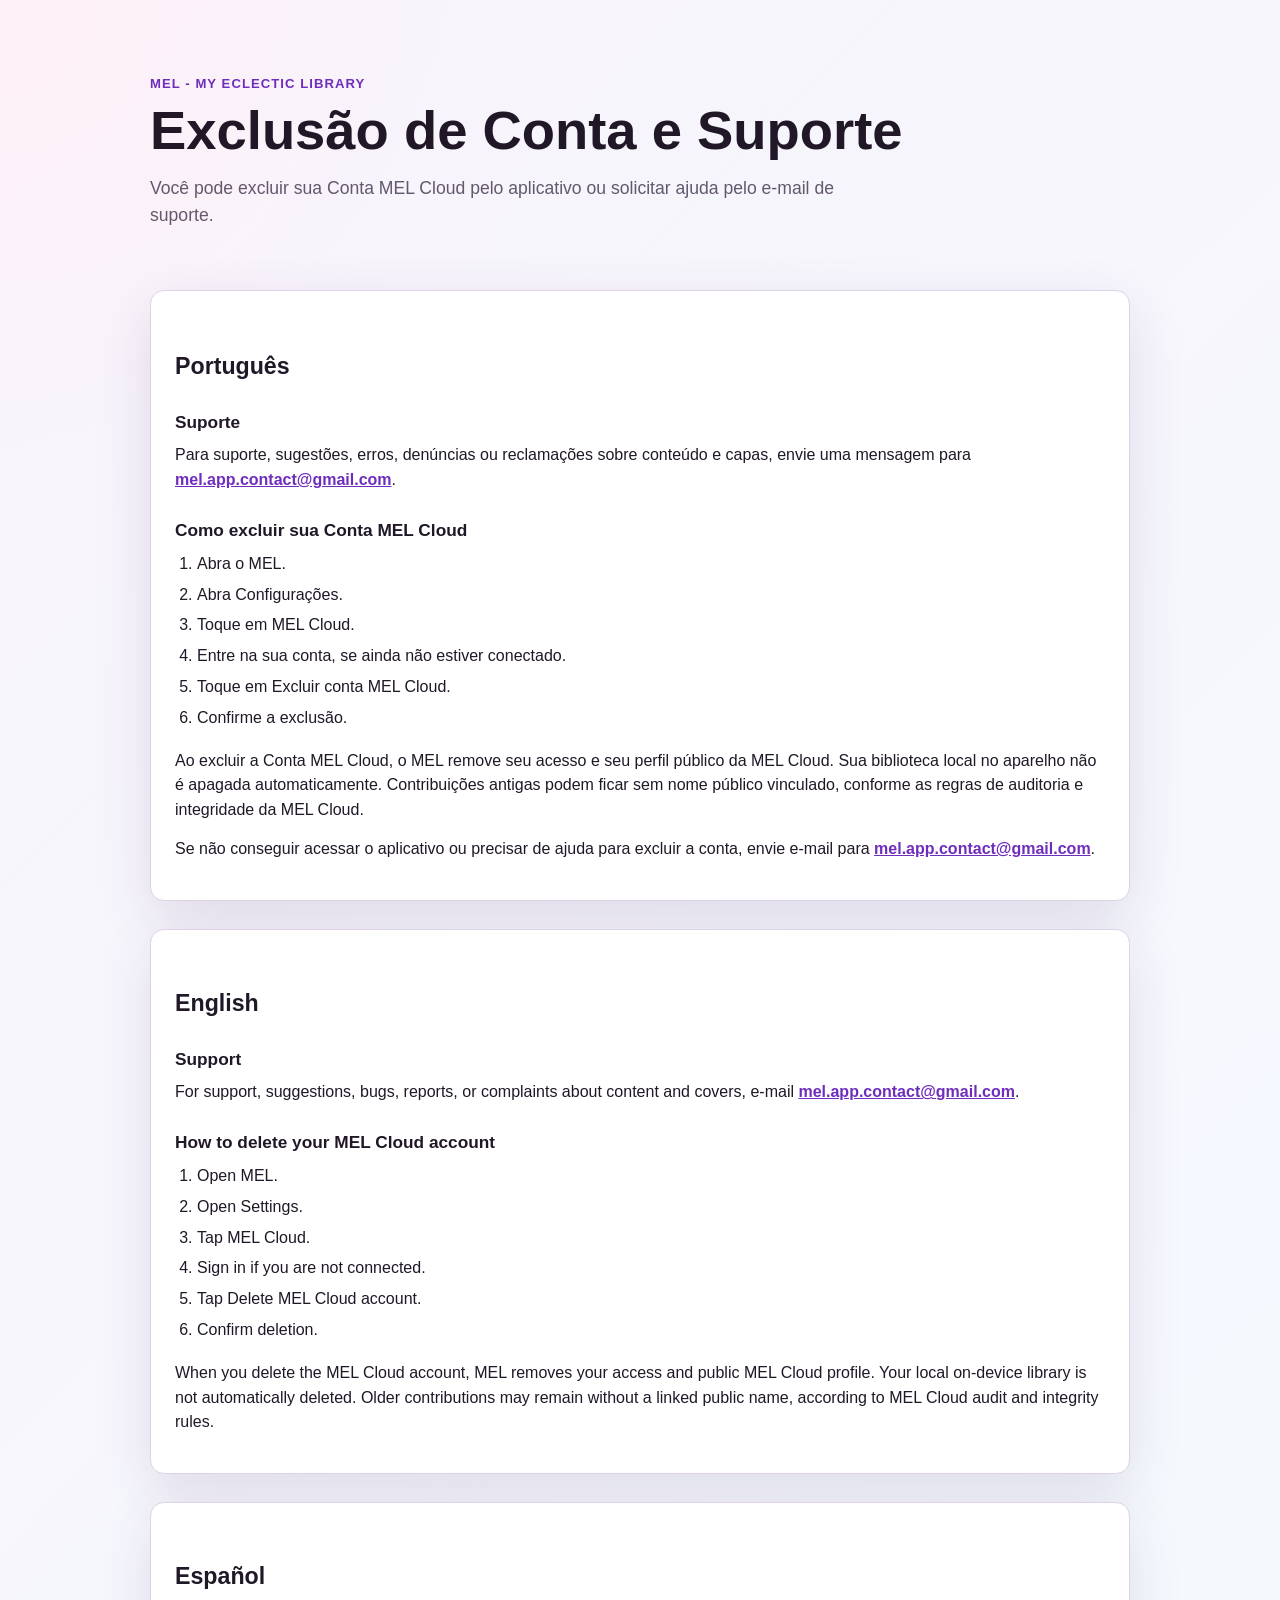
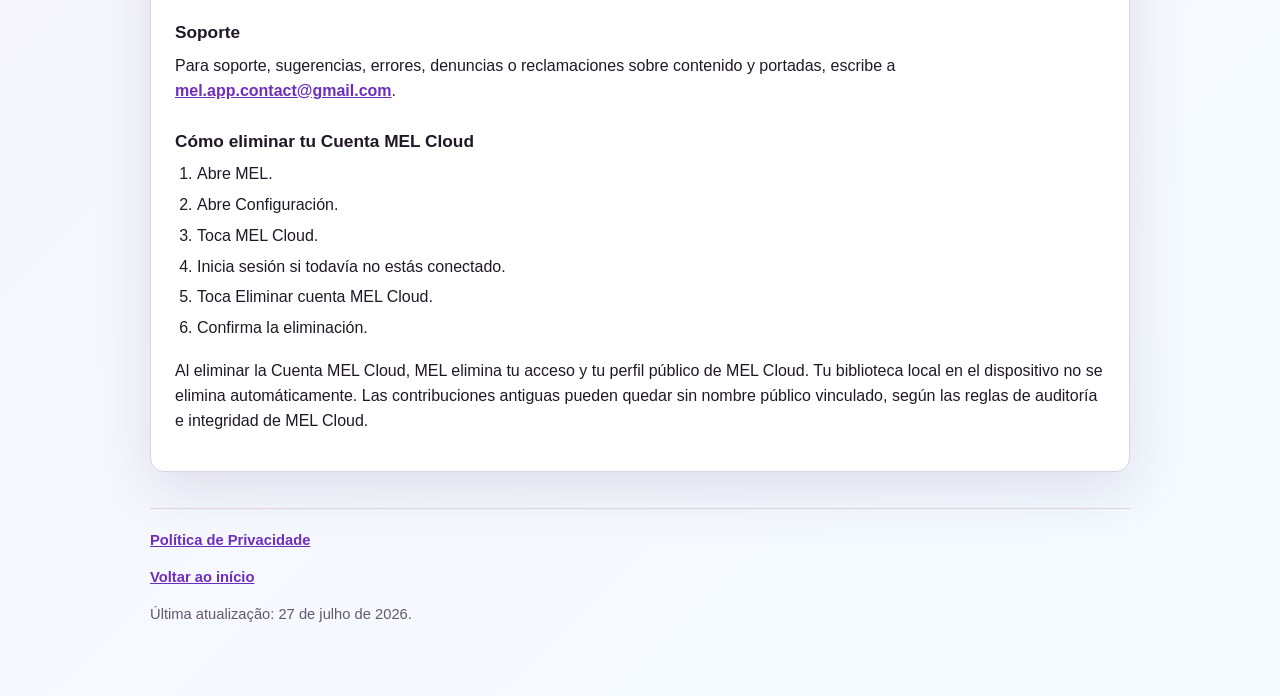
==== account-deletion.html @ c4367a1d "Publish MEL public policy pages" ====
<!doctype html>
<html lang="pt-BR">
  <head>
    <meta charset="utf-8" />
    <meta name="viewport" content="width=device-width, initial-scale=1" />
    <title>Exclusão de Conta e Suporte - MEL</title>
    <meta
      name="description"
      content="Como solicitar suporte ou excluir sua Conta MEL Cloud."
    />
    <link rel="stylesheet" href="styles.css" />
  </head>
  <body>
    <main class="shell">
      <section class="hero">
        <p class="eyebrow">MEL - My Eclectic Library</p>
        <h1>Exclusão de Conta e Suporte</h1>
        <p class="lead">
          Você pode excluir sua Conta MEL Cloud pelo aplicativo ou solicitar
          ajuda pelo e-mail de suporte.
        </p>
      </section>

      <section class="card">
        <h2>Português</h2>
        <h3>Suporte</h3>
        <p>
          Para suporte, sugestões, erros, denúncias ou reclamações sobre
          conteúdo e capas, envie uma mensagem para
          <a href="mailto:mel.app.contact@gmail.com">mel.app.contact@gmail.com</a>.
        </p>

        <h3>Como excluir sua Conta MEL Cloud</h3>
        <ol>
          <li>Abra o MEL.</li>
          <li>Abra Configurações.</li>
          <li>Toque em MEL Cloud.</li>
          <li>Entre na sua conta, se ainda não estiver conectado.</li>
          <li>Toque em Excluir conta MEL Cloud.</li>
          <li>Confirme a exclusão.</li>
        </ol>
        <p>
          Ao excluir a Conta MEL Cloud, o MEL remove seu acesso e seu perfil
          público da MEL Cloud. Sua biblioteca local no aparelho não é apagada
          automaticamente. Contribuições antigas podem ficar sem nome público
          vinculado, conforme as regras de auditoria e integridade da MEL Cloud.
        </p>
        <p>
          Se não conseguir acessar o aplicativo ou precisar de ajuda para
          excluir a conta, envie e-mail para
          <a href="mailto:mel.app.contact@gmail.com">mel.app.contact@gmail.com</a>.
        </p>
      </section>

      <section class="card language-block" lang="en">
        <h2>English</h2>
        <h3>Support</h3>
        <p>
          For support, suggestions, bugs, reports, or complaints about content
          and covers, e-mail
          <a href="mailto:mel.app.contact@gmail.com">mel.app.contact@gmail.com</a>.
        </p>

        <h3>How to delete your MEL Cloud account</h3>
        <ol>
          <li>Open MEL.</li>
          <li>Open Settings.</li>
          <li>Tap MEL Cloud.</li>
          <li>Sign in if you are not connected.</li>
          <li>Tap Delete MEL Cloud account.</li>
          <li>Confirm deletion.</li>
        </ol>
        <p>
          When you delete the MEL Cloud account, MEL removes your access and
          public MEL Cloud profile. Your local on-device library is not
          automatically deleted. Older contributions may remain without a linked
          public name, according to MEL Cloud audit and integrity rules.
        </p>
      </section>

      <section class="card language-block" lang="es">
        <h2>Español</h2>
        <h3>Soporte</h3>
        <p>
          Para soporte, sugerencias, errores, denuncias o reclamaciones sobre
          contenido y portadas, escribe a
          <a href="mailto:mel.app.contact@gmail.com">mel.app.contact@gmail.com</a>.
        </p>

        <h3>Cómo eliminar tu Cuenta MEL Cloud</h3>
        <ol>
          <li>Abre MEL.</li>
          <li>Abre Configuración.</li>
          <li>Toca MEL Cloud.</li>
          <li>Inicia sesión si todavía no estás conectado.</li>
          <li>Toca Eliminar cuenta MEL Cloud.</li>
          <li>Confirma la eliminación.</li>
        </ol>
        <p>
          Al eliminar la Cuenta MEL Cloud, MEL elimina tu acceso y tu perfil
          público de MEL Cloud. Tu biblioteca local en el dispositivo no se
          elimina automáticamente. Las contribuciones antiguas pueden quedar sin
          nombre público vinculado, según las reglas de auditoría e integridad
          de MEL Cloud.
        </p>
      </section>

      <footer class="footer">
        <p><a href="privacy.html">Política de Privacidade</a></p>
        <p><a href="index.html">Voltar ao início</a></p>
        <p>Última atualização: 27 de julho de 2026.</p>
      </footer>
    </main>
  </body>
</html>
---- styles.css ----
:root {
  color-scheme: light;
  --bg: #f8f3fb;
  --surface: #ffffff;
  --text: #211827;
  --muted: #63586c;
  --line: #ded2e8;
  --primary: #9b5cf6;
  --primary-dark: #6f2dbd;
}

* {
  box-sizing: border-box;
}

body {
  margin: 0;
  background: radial-gradient(circle at top left, #fff0f7, transparent 28rem),
    linear-gradient(135deg, #f8f3fb, #f4fbff);
  color: var(--text);
  font-family: Arial, Helvetica, sans-serif;
  line-height: 1.55;
}

.shell {
  width: min(980px, calc(100% - 32px));
  margin: 0 auto;
  padding: 32px 0 56px;
}

.hero {
  padding: 42px 0 28px;
}

.eyebrow {
  color: var(--primary-dark);
  font-size: 0.82rem;
  font-weight: 700;
  letter-spacing: 0.08em;
  margin: 0 0 8px;
  text-transform: uppercase;
}

h1 {
  font-size: clamp(2rem, 5vw, 3.4rem);
  line-height: 1.08;
  margin: 0 0 14px;
}

h2 {
  font-size: 1.45rem;
  margin: 34px 0 12px;
}

h3 {
  font-size: 1.08rem;
  margin: 24px 0 8px;
}

p {
  margin: 0 0 14px;
}

a {
  color: var(--primary-dark);
  font-weight: 700;
}

.lead {
  color: var(--muted);
  font-size: 1.1rem;
  max-width: 720px;
}

.card {
  background: var(--surface);
  border: 1px solid var(--line);
  border-radius: 14px;
  box-shadow: 0 18px 55px rgba(65, 35, 92, 0.12);
  margin: 18px 0;
  padding: 24px;
}

.grid {
  display: grid;
  gap: 16px;
  grid-template-columns: repeat(auto-fit, minmax(240px, 1fr));
}

.button-row {
  display: flex;
  flex-wrap: wrap;
  gap: 12px;
  margin-top: 22px;
}

.button {
  align-items: center;
  background: var(--primary);
  border-radius: 999px;
  color: #ffffff;
  display: inline-flex;
  min-height: 44px;
  padding: 0 20px;
  text-decoration: none;
}

.button.secondary {
  background: transparent;
  border: 1px solid var(--primary);
  color: var(--primary-dark);
}

.language-block {
  border-top: 1px solid var(--line);
  margin-top: 28px;
  padding-top: 22px;
}

ul,
ol {
  margin: 8px 0 18px 22px;
  padding: 0;
}

li {
  margin: 6px 0;
}

.footer {
  border-top: 1px solid var(--line);
  color: var(--muted);
  font-size: 0.92rem;
  margin-top: 36px;
  padding-top: 20px;
}

@media (max-width: 560px) {
  .shell {
    width: min(100% - 24px, 980px);
    padding-top: 18px;
  }

  .hero {
    padding-top: 26px;
  }

  .card {
    padding: 18px;
  }
}
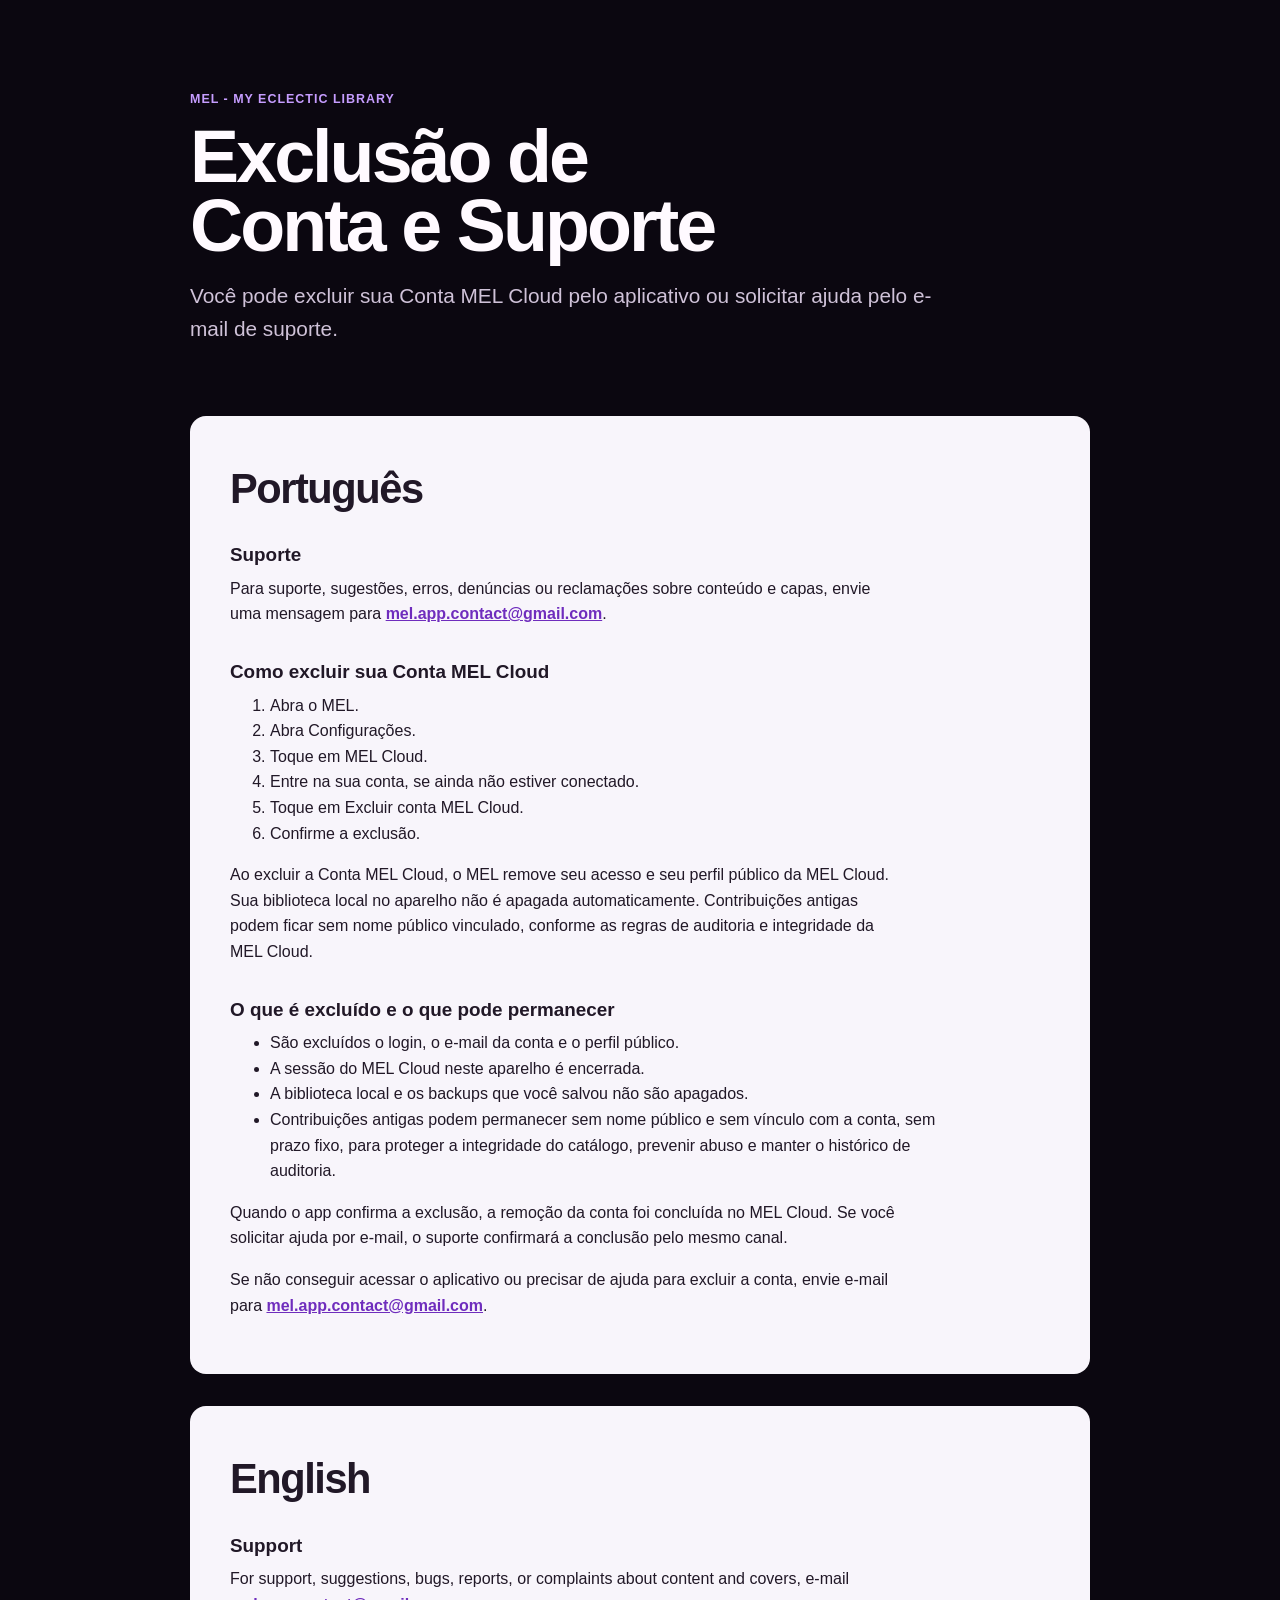
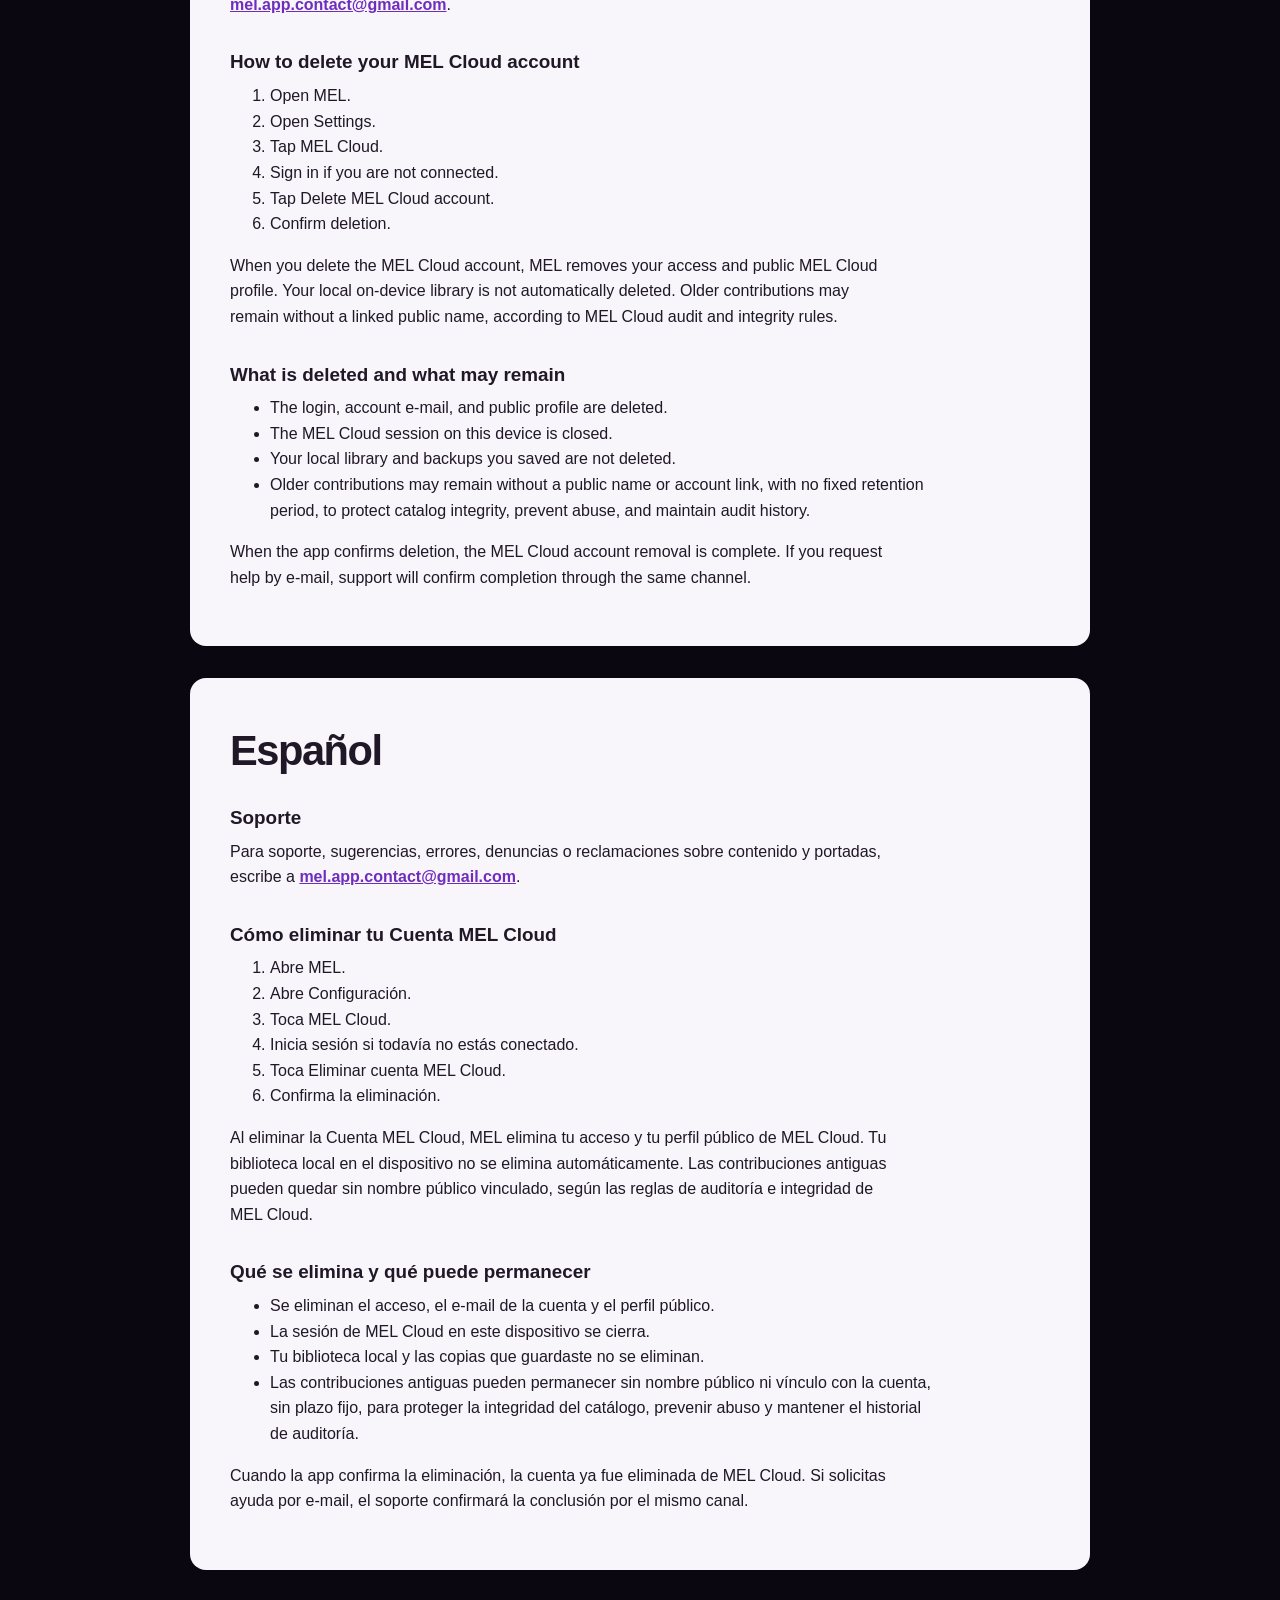
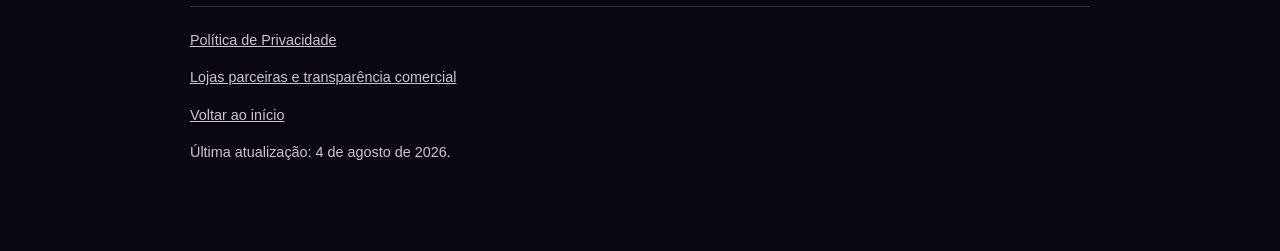
==== commit 5a049cfb: "Publish MEL launch and partner pages" ====
--- a/account-deletion.html
+++ b/account-deletion.html
@@ -45,6 +45,22 @@
           automaticamente. Contribuições antigas podem ficar sem nome público
           vinculado, conforme as regras de auditoria e integridade da MEL Cloud.
         </p>
+        <h3>O que é excluído e o que pode permanecer</h3>
+        <ul>
+          <li>São excluídos o login, o e-mail da conta e o perfil público.</li>
+          <li>A sessão do MEL Cloud neste aparelho é encerrada.</li>
+          <li>A biblioteca local e os backups que você salvou não são apagados.</li>
+          <li>
+            Contribuições antigas podem permanecer sem nome público e sem vínculo
+            com a conta, sem prazo fixo, para proteger a integridade do catálogo,
+            prevenir abuso e manter o histórico de auditoria.
+          </li>
+        </ul>
+        <p>
+          Quando o app confirma a exclusão, a remoção da conta foi concluída no
+          MEL Cloud. Se você solicitar ajuda por e-mail, o suporte confirmará a
+          conclusão pelo mesmo canal.
+        </p>
         <p>
           Se não conseguir acessar o aplicativo ou precisar de ajuda para
           excluir a conta, envie e-mail para
@@ -76,6 +92,22 @@
           automatically deleted. Older contributions may remain without a linked
           public name, according to MEL Cloud audit and integrity rules.
         </p>
+        <h3>What is deleted and what may remain</h3>
+        <ul>
+          <li>The login, account e-mail, and public profile are deleted.</li>
+          <li>The MEL Cloud session on this device is closed.</li>
+          <li>Your local library and backups you saved are not deleted.</li>
+          <li>
+            Older contributions may remain without a public name or account
+            link, with no fixed retention period, to protect catalog integrity,
+            prevent abuse, and maintain audit history.
+          </li>
+        </ul>
+        <p>
+          When the app confirms deletion, the MEL Cloud account removal is
+          complete. If you request help by e-mail, support will confirm completion
+          through the same channel.
+        </p>
       </section>
 
       <section class="card language-block" lang="es">
@@ -103,12 +135,29 @@
           nombre público vinculado, según las reglas de auditoría e integridad
           de MEL Cloud.
         </p>
+        <h3>Qué se elimina y qué puede permanecer</h3>
+        <ul>
+          <li>Se eliminan el acceso, el e-mail de la cuenta y el perfil público.</li>
+          <li>La sesión de MEL Cloud en este dispositivo se cierra.</li>
+          <li>Tu biblioteca local y las copias que guardaste no se eliminan.</li>
+          <li>
+            Las contribuciones antiguas pueden permanecer sin nombre público ni
+            vínculo con la cuenta, sin plazo fijo, para proteger la integridad
+            del catálogo, prevenir abuso y mantener el historial de auditoría.
+          </li>
+        </ul>
+        <p>
+          Cuando la app confirma la eliminación, la cuenta ya fue eliminada de
+          MEL Cloud. Si solicitas ayuda por e-mail, el soporte confirmará la
+          conclusión por el mismo canal.
+        </p>
       </section>
 
       <footer class="footer">
         <p><a href="privacy.html">Política de Privacidade</a></p>
+        <p><a href="partners.html">Lojas parceiras e transparência comercial</a></p>
         <p><a href="index.html">Voltar ao início</a></p>
-        <p>Última atualização: 27 de julho de 2026.</p>
+        <p>Última atualização: 4 de agosto de 2026.</p>
       </footer>
     </main>
   </body>
--- a/styles.css
+++ b/styles.css
@@ -1,151 +1,1417 @@
 :root {
-  color-scheme: light;
-  --bg: #f8f3fb;
-  --surface: #ffffff;
-  --text: #211827;
-  --muted: #63586c;
-  --line: #ded2e8;
-  --primary: #9b5cf6;
-  --primary-dark: #6f2dbd;
+  color-scheme: dark;
+  --ink: #0b0710;
+  --ink-soft: #160b24;
+  --surface: #1d1228;
+  --surface-raised: #281936;
+  --surface-light: #f8f5fb;
+  --text: #fffaff;
+  --text-muted: #cfc2d8;
+  --text-dark: #211827;
+  --text-dark-muted: #63586c;
+  --line: rgba(255, 255, 255, 0.16);
+  --line-dark: #ded2e8;
+  --purple: #9c63f4;
+  --purple-deep: #6f2dbd;
+  --magenta: #ed2a8d;
+  --orange: #ff8a1f;
+  --teal: #00bfae;
+  --focus: #ffcf66;
+  --radius-sm: 12px;
+  --radius-md: 16px;
+  --radius-lg: 28px;
+  --shadow-phone: 18px 28px 70px rgba(0, 0, 0, 0.48);
+  --shadow-lift: 10px 16px 36px rgba(0, 0, 0, 0.3);
+  --ease-out: cubic-bezier(0.16, 1, 0.3, 1);
 }
 
 * {
   box-sizing: border-box;
 }
 
+html {
+  scroll-behavior: smooth;
+}
+
 body {
   margin: 0;
-  background: radial-gradient(circle at top left, #fff0f7, transparent 28rem),
-    linear-gradient(135deg, #f8f3fb, #f4fbff);
+  overflow-x: hidden;
+  background: var(--ink);
   color: var(--text);
-  font-family: Arial, Helvetica, sans-serif;
+  font-family: "Segoe UI", Roboto, Helvetica, Arial, sans-serif;
+  font-size: 1rem;
+  line-height: 1.6;
+  -webkit-font-smoothing: antialiased;
+}
+
+img {
+  display: block;
+  max-width: 100%;
+}
+
+a {
+  color: inherit;
+}
+
+p,
+ul,
+ol {
+  margin-top: 0;
+}
+
+h1,
+h2,
+h3 {
+  margin-top: 0;
+  text-wrap: balance;
+}
+
+h1 {
+  font-size: clamp(3.1rem, 8vw, 6rem);
+  font-weight: 800;
+  letter-spacing: -0.04em;
+  line-height: 0.94;
+}
+
+h2 {
+  font-size: clamp(2rem, 5vw, 3.8rem);
+  font-weight: 760;
+  letter-spacing: -0.035em;
+  line-height: 1.02;
+}
+
+h3 {
+  font-size: clamp(1.35rem, 2.4vw, 2rem);
+  line-height: 1.15;
+}
+
+.skip-link {
+  position: fixed;
+  top: 10px;
+  left: 10px;
+  z-index: 100;
+  transform: translateY(-150%);
+  border-radius: 8px;
+  background: var(--focus);
+  color: #1b1200;
+  font-weight: 800;
+  padding: 10px 14px;
+}
+
+.skip-link:focus {
+  transform: translateY(0);
+}
+
+:focus-visible {
+  outline: 3px solid var(--focus);
+  outline-offset: 4px;
+}
+
+.site-header {
+  position: relative;
+  z-index: 20;
+  border-bottom: 1px solid var(--line);
+  background: rgba(11, 7, 16, 0.94);
+}
+
+.site-header__inner,
+.site-footer,
+.hero,
+.format-strip,
+.journey,
+.themes,
+.privacy-split,
+.partners-preview,
+.faq,
+.contact,
+.legal-main {
+  width: min(1180px, calc(100% - 40px));
+  margin-inline: auto;
+}
+
+.site-header__inner {
+  min-height: 78px;
+  display: flex;
+  align-items: center;
+  justify-content: space-between;
+  gap: 28px;
+}
+
+.brand {
+  display: inline-flex;
+  align-items: center;
+  gap: 12px;
+  text-decoration: none;
+}
+
+.brand img {
+  border-radius: 10px;
+}
+
+.brand span {
+  display: grid;
+  line-height: 1.05;
+}
+
+.brand strong {
+  font-size: 1.05rem;
+  letter-spacing: 0.08em;
+}
+
+.brand small {
+  margin-top: 5px;
+  color: var(--text-muted);
+  font-size: 0.73rem;
+}
+
+.site-nav {
+  display: flex;
+  align-items: center;
+  gap: clamp(16px, 3vw, 32px);
+}
+
+.site-nav a {
+  min-height: 48px;
+  display: inline-flex;
+  align-items: center;
+  color: var(--text-muted);
+  font-size: 0.9rem;
+  font-weight: 700;
+  text-decoration: none;
+}
+
+.site-nav a:hover,
+.site-nav a[aria-current="page"] {
+  color: var(--text);
+}
+
+.home-hero {
+  position: relative;
+  min-height: 750px;
+  display: grid;
+  grid-template-columns: minmax(0, 1.1fr) minmax(330px, 0.8fr);
+  align-items: center;
+  gap: clamp(40px, 7vw, 110px);
+  padding-block: clamp(72px, 10vw, 128px);
+}
+
+.home-hero::before {
+  content: "";
+  position: absolute;
+  inset: 0 46% 0 calc(50% - 50vw);
+  z-index: -2;
+  background:
+    linear-gradient(90deg, rgba(11, 7, 16, 0.15), var(--ink) 92%),
+    url("assets/mel-feature-graphic-1024x500-wide.png") center / cover no-repeat;
+  filter: saturate(0.75);
+  opacity: 0.34;
+}
+
+.hero__glow {
+  position: absolute;
+  top: 7%;
+  right: -24vw;
+  z-index: -1;
+  width: 66vw;
+  height: 66vw;
+  max-width: 870px;
+  max-height: 870px;
+  border-radius: 50%;
+  background: conic-gradient(from 220deg, var(--purple), var(--magenta), var(--orange), var(--teal), var(--purple));
+  opacity: 0.2;
+  filter: blur(80px);
+}
+
+.hero__content {
+  position: relative;
+  z-index: 2;
+}
+
+.status {
+  width: fit-content;
+  display: inline-flex;
+  align-items: center;
+  gap: 9px;
+  margin-bottom: 28px;
+  border: 1px solid rgba(255, 255, 255, 0.22);
+  border-radius: 999px;
+  background: rgba(255, 255, 255, 0.07);
+  color: #ede3f4;
+  font-size: 0.82rem;
+  font-weight: 750;
+  padding: 8px 13px;
+}
+
+.status span {
+  width: 8px;
+  height: 8px;
+  border-radius: 50%;
+  background: var(--orange);
+  box-shadow: 2px 3px 9px rgba(255, 138, 31, 0.55);
+}
+
+.home-hero h1 {
+  max-width: 760px;
+  margin-bottom: 26px;
+}
+
+.home-hero h1 em {
+  display: block;
+  margin-top: 0.16em;
+  color: #cba9ff;
+  font-size: 0.52em;
+  font-style: normal;
+  line-height: 1.08;
+}
+
+.lead {
+  max-width: 66ch;
+  color: var(--text-muted);
+  font-size: clamp(1.08rem, 1.7vw, 1.3rem);
   line-height: 1.55;
-}
-
-.shell {
-  width: min(980px, calc(100% - 32px));
-  margin: 0 auto;
-  padding: 32px 0 56px;
-}
-
-.hero {
-  padding: 42px 0 28px;
-}
-
-.eyebrow {
-  color: var(--primary-dark);
-  font-size: 0.82rem;
-  font-weight: 700;
-  letter-spacing: 0.08em;
-  margin: 0 0 8px;
-  text-transform: uppercase;
-}
-
-h1 {
-  font-size: clamp(2rem, 5vw, 3.4rem);
-  line-height: 1.08;
-  margin: 0 0 14px;
-}
-
-h2 {
-  font-size: 1.45rem;
-  margin: 34px 0 12px;
-}
-
-h3 {
-  font-size: 1.08rem;
-  margin: 24px 0 8px;
-}
-
-p {
-  margin: 0 0 14px;
-}
-
-a {
-  color: var(--primary-dark);
-  font-weight: 700;
-}
-
-.lead {
-  color: var(--muted);
-  font-size: 1.1rem;
-  max-width: 720px;
-}
-
-.card {
-  background: var(--surface);
-  border: 1px solid var(--line);
-  border-radius: 14px;
-  box-shadow: 0 18px 55px rgba(65, 35, 92, 0.12);
-  margin: 18px 0;
-  padding: 24px;
-}
-
-.grid {
-  display: grid;
-  gap: 16px;
-  grid-template-columns: repeat(auto-fit, minmax(240px, 1fr));
 }
 
 .button-row {
   display: flex;
   flex-wrap: wrap;
   gap: 12px;
-  margin-top: 22px;
+  margin-top: 32px;
 }
 
 .button {
+  min-height: 50px;
+  display: inline-flex;
   align-items: center;
-  background: var(--primary);
+  justify-content: center;
+  border: 1px solid transparent;
   border-radius: 999px;
+  background: var(--purple);
+  box-shadow: 4px 7px 18px rgba(111, 45, 189, 0.32);
+  color: #12091c;
+  font-weight: 850;
+  line-height: 1.2;
+  padding: 12px 22px;
+  text-align: center;
+  text-decoration: none;
+  transition: transform 180ms var(--ease-out), box-shadow 180ms var(--ease-out), background-color 180ms ease;
+}
+
+.button:hover {
+  transform: translateY(-2px);
+  box-shadow: 7px 11px 24px rgba(111, 45, 189, 0.42);
+  background: #b389f6;
+}
+
+.button:active {
+  transform: translateY(1px);
+}
+
+.button--quiet {
+  border-color: rgba(255, 255, 255, 0.32);
+  background: rgba(255, 255, 255, 0.05);
+  box-shadow: none;
+  color: var(--text);
+}
+
+.button--quiet:hover {
+  background: rgba(255, 255, 255, 0.12);
+  box-shadow: none;
+}
+
+.button--light {
+  background: #ffffff;
+  box-shadow: 4px 7px 18px rgba(0, 0, 0, 0.2);
+  color: #291035;
+}
+
+.hero-facts {
+  display: flex;
+  flex-wrap: wrap;
+  gap: 8px 22px;
+  margin: 34px 0 0;
+  padding: 0;
+  color: #b8aabe;
+  font-size: 0.85rem;
+  list-style: none;
+}
+
+.hero-facts li:not(:last-child)::after {
+  content: "·";
+  margin-left: 22px;
+  color: var(--orange);
+}
+
+.phone-stage {
+  position: relative;
+  width: min(100%, 320px);
+  justify-self: center;
+  margin: 0;
+  padding: 20px 20px 0;
+}
+
+.theme-ribbon {
+  position: absolute;
+  inset: 12% -20% 20% -20%;
+  z-index: -1;
+  border-radius: 48% 52% 42% 58%;
+  background: linear-gradient(145deg, var(--purple), var(--magenta) 42%, var(--orange) 70%, var(--teal));
+  opacity: 0.56;
+  transform: rotate(-9deg);
+}
+
+.phone-frame {
+  overflow: hidden;
+  border: 9px solid #211826;
+  border-radius: 38px;
+  background: #000;
+  box-shadow: var(--shadow-phone);
+}
+
+.phone-frame img {
+  width: 100%;
+  height: auto;
+  object-fit: contain;
+}
+
+.phone-stage figcaption {
+  margin: 18px auto 0;
+  color: #ad9fb3;
+  font-size: 0.76rem;
+  line-height: 1.4;
+  text-align: center;
+}
+
+.format-strip {
+  display: grid;
+  grid-template-columns: minmax(260px, 0.78fr) minmax(0, 1.22fr);
+  align-items: end;
+  gap: 60px;
+  border-block: 1px solid var(--line);
+  padding-block: 54px;
+}
+
+.format-strip h2 {
+  max-width: 660px;
+  margin-bottom: 0;
+  font-size: clamp(1.8rem, 3.5vw, 3rem);
+}
+
+.format-strip ul {
+  display: flex;
+  flex-wrap: wrap;
+  justify-content: flex-end;
+  gap: 10px;
+  margin: 0;
+  padding: 0;
+  list-style: none;
+}
+
+.format-strip li {
+  border: 1px solid rgba(255, 255, 255, 0.22);
+  border-radius: 999px;
+  color: #eadff0;
+  font-size: 0.9rem;
+  font-weight: 750;
+  padding: 8px 14px;
+}
+
+.section-kicker {
+  margin-bottom: 12px;
+  color: #c69dff;
+  font-size: 0.78rem;
+  font-weight: 850;
+  letter-spacing: 0.08em;
+  text-transform: uppercase;
+}
+
+.journey {
+  padding-block: clamp(90px, 12vw, 160px);
+}
+
+.section-heading {
+  max-width: 850px;
+  margin-bottom: 72px;
+}
+
+.section-heading h2 {
+  margin-bottom: 24px;
+}
+
+.section-heading > p:last-child {
+  max-width: 68ch;
+  color: var(--text-muted);
+  font-size: 1.08rem;
+}
+
+.journey-track {
+  position: relative;
+  display: grid;
+  gap: 32px;
+}
+
+.journey-track::before {
+  content: "";
+  position: absolute;
+  top: 42px;
+  bottom: 42px;
+  left: 32px;
+  width: 2px;
+  background: linear-gradient(var(--purple), var(--magenta), var(--orange));
+}
+
+.journey-step {
+  position: relative;
+  display: grid;
+  grid-template-columns: 64px minmax(0, 1fr) minmax(250px, 0.75fr);
+  align-items: center;
+  gap: clamp(28px, 5vw, 70px);
+  min-height: 390px;
+  padding: clamp(28px, 5vw, 64px);
+  border-radius: var(--radius-lg);
+  background: var(--surface);
+}
+
+.journey-step--reverse {
+  background: #f6f1fa;
+  color: var(--text-dark);
+}
+
+.journey-step--reader {
+  background: linear-gradient(125deg, #351044, #661047 54%, #9d3b18);
+}
+
+.journey-step__number {
+  position: relative;
+  z-index: 2;
+  width: 64px;
+  height: 64px;
+  display: grid;
+  place-items: center;
+  border: 2px solid rgba(255, 255, 255, 0.55);
+  border-radius: 50%;
+  background: #2b173d;
   color: #ffffff;
+  font-size: 1.1rem;
+  font-weight: 900;
+}
+
+.journey-step__copy {
+  max-width: 62ch;
+}
+
+.journey-step__copy h3 {
+  margin-bottom: 18px;
+}
+
+.journey-step__copy p {
+  color: var(--text-muted);
+}
+
+.journey-step--reverse .journey-step__copy p {
+  color: var(--text-dark-muted);
+}
+
+.check-list {
+  margin: 24px 0 0;
+  padding: 0;
+  list-style: none;
+}
+
+.check-list li {
+  position: relative;
+  margin: 10px 0;
+  padding-left: 27px;
+}
+
+.check-list li::before {
+  content: "✓";
+  position: absolute;
+  left: 0;
+  color: var(--teal);
+  font-weight: 900;
+}
+
+.compact-shot {
+  width: min(100%, 290px);
+  justify-self: center;
+  overflow: hidden;
+  border: 7px solid #0c090e;
+  border-radius: 27px;
+  box-shadow: 9px 14px 34px rgba(0, 0, 0, 0.42);
+}
+
+.compact-shot img {
+  width: 100%;
+  height: auto;
+  object-fit: contain;
+}
+
+.shelf-demo {
+  display: grid;
+  grid-template-columns: repeat(2, 1fr);
+  gap: 12px;
+}
+
+.shelf-demo span {
+  min-height: 88px;
+  display: flex;
+  align-items: flex-end;
+  border-radius: 10px 10px 4px 4px;
+  background: #24102f;
+  box-shadow: 5px 9px 0 #d8c5e5;
+  color: #ffffff;
+  font-weight: 800;
+  padding: 16px;
+}
+
+.shelf-demo span:nth-child(2) {
+  background: #0f7693;
+}
+
+.shelf-demo span:nth-child(3) {
+  background: #8b4c03;
+}
+
+.shelf-demo span:nth-child(4) {
+  background: #176b49;
+}
+
+.shelf-demo span:last-child {
+  grid-column: 1 / -1;
+  min-height: 64px;
+  background: #a11961;
+}
+
+.reader-proof {
+  display: grid;
+  gap: 12px;
+  align-content: center;
+  min-height: 220px;
+  border-top: 1px solid rgba(255, 255, 255, 0.38);
+  border-bottom: 1px solid rgba(255, 255, 255, 0.38);
+  padding-block: 32px;
+}
+
+.reader-proof strong {
+  margin-bottom: 8px;
+  font-size: 1.35rem;
+}
+
+.reader-proof span {
+  color: #f0dcec;
+}
+
+.themes {
+  display: grid;
+  grid-template-columns: minmax(260px, 0.72fr) minmax(0, 1fr);
+  align-items: center;
+  gap: clamp(50px, 9vw, 120px);
+  padding-block: clamp(80px, 11vw, 145px);
+}
+
+.themes__visual {
+  position: relative;
+  width: min(100%, 300px);
+  justify-self: center;
+}
+
+.themes__visual::before {
+  content: "";
+  position: absolute;
+  inset: 4% -28% 10%;
+  z-index: -1;
+  background: linear-gradient(150deg, var(--orange), var(--magenta), var(--purple), var(--teal));
+  border-radius: 38% 62% 54% 46%;
+  filter: blur(2px);
+  opacity: 0.8;
+  transform: rotate(8deg);
+}
+
+.themes__visual img {
+  width: 100%;
+  height: auto;
+  object-fit: contain;
+  overflow: hidden;
+  border: 8px solid #221728;
+  border-radius: 30px;
+  box-shadow: var(--shadow-phone);
+}
+
+.themes__copy h2 {
+  max-width: 760px;
+  margin-bottom: 24px;
+}
+
+.themes__copy > p:not(.section-kicker) {
+  max-width: 66ch;
+  color: var(--text-muted);
+  font-size: 1.08rem;
+}
+
+.notice {
+  max-width: 620px;
+  margin-top: 34px;
+  border: 1px solid var(--line);
+  border-radius: var(--radius-sm);
+  background: rgba(255, 255, 255, 0.06);
+  padding: 20px 22px;
+}
+
+.notice strong {
+  display: block;
+  margin-bottom: 6px;
+  color: #ffffff;
+}
+
+.notice p {
+  margin: 0;
+  color: var(--text-muted);
+}
+
+.notice--planned strong {
+  color: #ffbc77;
+}
+
+.privacy-split {
+  display: grid;
+  grid-template-columns: minmax(0, 0.85fr) minmax(330px, 1.15fr);
+  gap: clamp(48px, 8vw, 110px);
+  padding-block: clamp(80px, 10vw, 130px);
+  border-top: 1px solid var(--line);
+}
+
+.privacy-split__intro h2 {
+  margin-bottom: 24px;
+}
+
+.privacy-split__intro > p:not(.section-kicker) {
+  color: var(--text-muted);
+}
+
+.text-link {
+  min-height: 48px;
   display: inline-flex;
+  align-items: center;
+  gap: 10px;
+  margin-top: 16px;
+  color: #d8bdff;
+  font-weight: 800;
+  text-underline-offset: 5px;
+}
+
+.text-link span {
+  color: var(--orange);
+  font-size: 1.25rem;
+}
+
+.data-map {
+  display: grid;
+  grid-template-columns: repeat(2, 1fr);
+  gap: 16px;
+}
+
+.data-map__lane {
+  display: grid;
+  align-content: start;
+  gap: 16px;
+  border-radius: var(--radius-md);
+  background: var(--surface-raised);
+  box-shadow: var(--shadow-lift);
+  padding: 30px;
+}
+
+.data-map__lane strong {
+  margin-bottom: 14px;
+  color: #d8bdff;
+  font-size: 1.2rem;
+}
+
+.data-map__lane span {
+  padding-top: 14px;
+  border-top: 1px solid var(--line);
+  color: var(--text-muted);
+}
+
+.data-map__lane--cloud {
+  background: #123634;
+}
+
+.data-map__lane--cloud strong {
+  color: #6fe7d9;
+}
+
+.partners-preview {
+  display: grid;
+  grid-template-columns: minmax(0, 0.95fr) minmax(0, 1.05fr);
+  gap: clamp(40px, 8vw, 100px);
+  margin-bottom: clamp(80px, 12vw, 150px);
+  border-radius: var(--radius-lg);
+  background: linear-gradient(125deg, #5f1b75, #a71d67 52%, #d65b12);
+  box-shadow: 12px 20px 60px rgba(0, 0, 0, 0.34);
+  padding: clamp(34px, 6vw, 74px);
+}
+
+.partners-preview .section-kicker,
+.partners-preview__copy p {
+  color: #fff0fb;
+}
+
+.partners-preview h2 {
+  margin-bottom: 0;
+  font-size: clamp(2rem, 4vw, 3.4rem);
+}
+
+.partners-preview__copy > p:first-child {
+  font-size: 1.08rem;
+}
+
+.partner-status {
+  margin: 22px 0 28px;
+  border-top: 1px solid rgba(255, 255, 255, 0.35);
+  border-bottom: 1px solid rgba(255, 255, 255, 0.35);
+  padding-block: 16px;
+}
+
+.faq {
+  padding-bottom: clamp(80px, 11vw, 140px);
+}
+
+.section-heading--compact {
+  margin-bottom: 40px;
+}
+
+.faq-list {
+  border-top: 1px solid var(--line);
+}
+
+.faq-list details {
+  border-bottom: 1px solid var(--line);
+  padding: 0;
+}
+
+.faq-list summary {
+  position: relative;
+  min-height: 72px;
+  display: flex;
+  align-items: center;
+  padding: 18px 56px 18px 0;
+  cursor: pointer;
+  font-size: 1.1rem;
+  font-weight: 800;
+  list-style: none;
+}
+
+.faq-list summary::-webkit-details-marker {
+  display: none;
+}
+
+.faq-list summary::after {
+  content: "+";
+  position: absolute;
+  right: 10px;
+  color: var(--purple);
+  font-size: 1.8rem;
+  font-weight: 400;
+}
+
+.faq-list details[open] summary::after {
+  content: "−";
+}
+
+.faq-list details p {
+  max-width: 72ch;
+  margin: 0;
+  color: var(--text-muted);
+  padding: 0 56px 26px 0;
+}
+
+.contact {
+  display: grid;
+  grid-template-columns: minmax(0, 1fr) minmax(320px, 0.75fr);
+  align-items: center;
+  gap: 50px;
+  border-top: 1px solid var(--line);
+  padding-block: clamp(66px, 8vw, 104px);
+}
+
+.contact h2 {
+  margin-bottom: 0;
+}
+
+.contact > div:last-child p {
+  color: var(--text-muted);
+}
+
+.site-footer {
+  display: grid;
+  grid-template-columns: 1fr auto;
+  align-items: start;
+  gap: 30px 60px;
+  border-top: 1px solid var(--line);
+  padding-block: 42px 54px;
+  color: #ab9bb3;
+  font-size: 0.86rem;
+}
+
+.brand--footer {
+  margin-bottom: 14px;
+  color: var(--text);
+}
+
+.site-footer p {
+  margin-bottom: 0;
+}
+
+.site-footer nav {
+  display: flex;
+  flex-wrap: wrap;
+  justify-content: flex-end;
+  gap: 10px 24px;
+}
+
+.site-footer nav a {
   min-height: 44px;
-  padding: 0 20px;
-  text-decoration: none;
-}
-
-.button.secondary {
-  background: transparent;
-  border: 1px solid var(--primary);
-  color: var(--primary-dark);
+  display: inline-flex;
+  align-items: center;
+  color: #d5c8dc;
+  font-weight: 700;
+  text-underline-offset: 4px;
+}
+
+.site-footer__date {
+  grid-column: 1 / -1;
+}
+
+/* Public policy and account pages */
+.shell {
+  width: min(900px, calc(100% - 40px));
+  margin: 0 auto;
+  padding: 48px 0 72px;
+}
+
+.shell .hero {
+  width: 100%;
+  padding: 42px 0 30px;
+}
+
+.shell .hero h1 {
+  margin-bottom: 20px;
+  font-size: clamp(2.6rem, 7vw, 4.6rem);
+}
+
+.eyebrow {
+  margin-bottom: 12px;
+  color: #c69dff;
+  font-size: 0.78rem;
+  font-weight: 850;
+  letter-spacing: 0.08em;
+  text-transform: uppercase;
+}
+
+.card {
+  margin: 20px 0;
+  border-radius: var(--radius-md);
+  background: var(--surface-light);
+  color: var(--text-dark);
+  padding: clamp(22px, 5vw, 40px);
+}
+
+.card h2 {
+  margin: 12px 0 28px;
+  font-size: clamp(1.7rem, 4vw, 2.6rem);
+}
+
+.card h3 {
+  margin: 34px 0 10px;
+  font-size: 1.18rem;
+}
+
+.card p,
+.card li {
+  max-width: 75ch;
+}
+
+.card a {
+  color: var(--purple-deep);
+  font-weight: 750;
 }
 
 .language-block {
+  margin-top: 32px;
+}
+
+.footer {
+  margin-top: 36px;
   border-top: 1px solid var(--line);
-  margin-top: 28px;
+  color: var(--text-muted);
+  font-size: 0.9rem;
   padding-top: 22px;
 }
 
-ul,
-ol {
-  margin: 8px 0 18px 22px;
+/* Partner transparency page */
+.legal-main {
+  padding-bottom: 100px;
+}
+
+.legal-hero {
+  width: min(940px, 100%);
+  margin: 0;
+  padding-block: clamp(72px, 11vw, 140px) clamp(60px, 8vw, 100px);
+}
+
+.legal-hero h1 {
+  margin-bottom: 28px;
+}
+
+.legal-hero--partners {
+  position: relative;
+}
+
+.legal-hero--partners::after {
+  content: "";
+  position: absolute;
+  right: -34vw;
+  bottom: 8%;
+  z-index: -1;
+  width: 55vw;
+  height: 55vw;
+  border-radius: 50%;
+  background: conic-gradient(var(--purple), var(--magenta), var(--orange), var(--purple));
+  filter: blur(90px);
+  opacity: 0.18;
+}
+
+.partner-status-board {
+  display: grid;
+  grid-template-columns: minmax(0, 1fr) minmax(300px, 0.85fr);
+  gap: clamp(32px, 7vw, 80px);
+  border-radius: var(--radius-lg);
+  background: var(--surface-light);
+  color: var(--text-dark);
+  padding: clamp(30px, 6vw, 68px);
+}
+
+.status-label {
+  display: block;
+  margin-bottom: 15px;
+  color: var(--purple-deep);
+  font-size: 0.78rem;
+  font-weight: 850;
+  letter-spacing: 0.06em;
+  text-transform: uppercase;
+}
+
+.partner-status-board h2 {
+  margin-bottom: 0;
+  font-size: clamp(1.8rem, 4vw, 3rem);
+}
+
+.partner-status-board > p {
+  align-self: end;
+  margin-bottom: 0;
+  color: var(--text-dark-muted);
+}
+
+.partner-flow {
+  padding-block: clamp(90px, 12vw, 150px);
+}
+
+.partner-flow ol {
+  display: grid;
+  grid-template-columns: repeat(4, 1fr);
+  gap: 1px;
+  margin: 0;
   padding: 0;
-}
-
-li {
-  margin: 6px 0;
-}
-
-.footer {
-  border-top: 1px solid var(--line);
-  color: var(--muted);
-  font-size: 0.92rem;
-  margin-top: 36px;
-  padding-top: 20px;
-}
-
-@media (max-width: 560px) {
+  background: var(--line);
+  list-style: none;
+}
+
+.partner-flow li {
+  min-height: 280px;
+  display: flex;
+  flex-direction: column;
+  justify-content: space-between;
+  gap: 30px;
+  background: var(--ink);
+  padding: 28px;
+  counter-increment: partner-step;
+}
+
+.partner-flow ol {
+  counter-reset: partner-step;
+}
+
+.partner-flow li::before {
+  content: counter(partner-step);
+  width: 42px;
+  height: 42px;
+  display: grid;
+  place-items: center;
+  border-radius: 50%;
+  background: var(--purple-deep);
+  font-weight: 900;
+}
+
+.partner-flow li strong {
+  display: block;
+  margin-top: auto;
+  font-size: 1.08rem;
+  line-height: 1.35;
+}
+
+.partner-flow li span {
+  color: var(--text-muted);
+  font-size: 0.94rem;
+}
+
+.truth-grid {
+  display: grid;
+  grid-template-columns: repeat(2, 1fr);
+  gap: 18px;
+}
+
+.truth-grid article {
+  border-radius: var(--radius-md);
+  background: var(--surface);
+  padding: clamp(28px, 5vw, 52px);
+}
+
+.truth-grid article:last-child {
+  background: #123634;
+}
+
+.truth-grid h2 {
+  font-size: clamp(1.7rem, 3.5vw, 2.8rem);
+}
+
+.privacy-split--compact {
+  width: 100%;
+  margin-top: 110px;
+}
+
+.notice--strong {
+  align-self: center;
+  margin-top: 0;
+  background: #4b165a;
+  padding: clamp(28px, 5vw, 48px);
+}
+
+.disclosure-copy {
+  display: grid;
+  grid-template-columns: minmax(0, 0.9fr) minmax(0, 1.1fr);
+  gap: clamp(40px, 8vw, 100px);
+  border-bottom: 1px solid var(--line);
+  padding-block: 90px;
+}
+
+.disclosure-copy h2 {
+  margin-bottom: 0;
+  font-size: clamp(1.8rem, 4vw, 3.2rem);
+}
+
+.disclosure-copy > div:last-child > p:first-child {
+  color: var(--text-muted);
+}
+
+.contact--legal {
+  width: 100%;
+}
+
+@media (max-width: 900px) {
+  .site-header__inner {
+    flex-wrap: wrap;
+    padding-block: 10px 0;
+  }
+
+  .site-nav {
+    width: 100%;
+    display: flex;
+    gap: 8px;
+    overflow-x: auto;
+    border-top: 1px solid var(--line);
+    scrollbar-width: thin;
+  }
+
+  .site-nav a {
+    flex: 0 0 auto;
+    min-height: 46px;
+    padding-inline: 10px;
+  }
+
+  .home-hero {
+    grid-template-columns: 1fr;
+    padding-top: 78px;
+  }
+
+  .home-hero::before {
+    inset: 0 calc(50% - 50vw) 48%;
+    background:
+      linear-gradient(180deg, rgba(11, 7, 16, 0.22), var(--ink) 92%),
+      url("assets/mel-feature-graphic-1024x500-wide.png") center / cover no-repeat;
+  }
+
+  .phone-stage {
+    width: min(68vw, 300px);
+  }
+
+  .format-strip,
+  .themes,
+  .privacy-split,
+  .partners-preview,
+  .contact,
+  .partner-status-board,
+  .disclosure-copy {
+    grid-template-columns: 1fr;
+  }
+
+  .format-strip ul {
+    justify-content: flex-start;
+  }
+
+  .journey-step {
+    grid-template-columns: 52px minmax(0, 1fr);
+  }
+
+  .journey-step__number {
+    width: 52px;
+    height: 52px;
+  }
+
+  .journey-track::before {
+    left: calc(clamp(28px, 5vw, 64px) + 25px);
+  }
+
+  .journey-step__visual,
+  .shelf-demo,
+  .reader-proof {
+    grid-column: 2;
+  }
+
+  .themes__visual {
+    order: 2;
+    width: min(66vw, 300px);
+  }
+
+  .data-map {
+    max-width: 680px;
+  }
+
+  .partner-flow ol {
+    grid-template-columns: repeat(2, 1fr);
+  }
+
+  .site-footer {
+    grid-template-columns: 1fr;
+  }
+
+  .site-footer nav {
+    justify-content: flex-start;
+  }
+}
+
+@media (max-width: 620px) {
+  .site-header__inner,
+  .site-footer,
+  .hero,
+  .format-strip,
+  .journey,
+  .themes,
+  .privacy-split,
+  .partners-preview,
+  .faq,
+  .contact,
+  .legal-main,
   .shell {
-    width: min(100% - 24px, 980px);
-    padding-top: 18px;
-  }
-
-  .hero {
-    padding-top: 26px;
+    width: calc(100% - 24px);
+    max-width: 1180px;
+  }
+
+  .site-header__inner {
+    min-height: 66px;
+  }
+
+  .brand small {
+    display: none;
+  }
+
+  h1 {
+    font-size: clamp(2.65rem, 13.5vw, 3.6rem);
+    overflow-wrap: break-word;
+  }
+
+  h2 {
+    font-size: clamp(1.9rem, 10vw, 2.9rem);
+  }
+
+  .home-hero {
+    gap: 64px;
+    padding-block: 62px 88px;
+  }
+
+  .home-hero .lead,
+  .legal-hero .lead {
+    font-size: 1rem;
+  }
+
+  .legal-hero h1 {
+    font-size: clamp(2.45rem, 12vw, 3.25rem);
+  }
+
+  .button-row,
+  .button-row .button {
+    width: 100%;
+  }
+
+  .hero-facts {
+    display: grid;
+    gap: 7px;
+  }
+
+  .hero-facts li::before {
+    content: "•";
+    margin-right: 9px;
+    color: var(--orange);
+  }
+
+  .hero-facts li::after {
+    display: none;
+  }
+
+  .phone-stage {
+    width: min(76vw, 290px);
+    padding-inline: 10px;
+  }
+
+  .format-strip {
+    gap: 30px;
+    padding-block: 44px;
+  }
+
+  .journey {
+    padding-block: 88px;
+  }
+
+  .section-heading {
+    margin-bottom: 48px;
+  }
+
+  .journey-track {
+    gap: 20px;
+  }
+
+  .journey-track::before {
+    left: 49px;
+  }
+
+  .journey-step {
+    grid-template-columns: 44px minmax(0, 1fr);
+    align-items: start;
+    gap: 20px;
+    min-height: 0;
+    padding: 26px 20px;
+    border-radius: 20px;
+  }
+
+  .journey-step__number {
+    width: 44px;
+    height: 44px;
+  }
+
+  .journey-step__copy,
+  .journey-step__visual,
+  .shelf-demo,
+  .reader-proof {
+    grid-column: 1 / -1;
+  }
+
+  .journey-step__number + .journey-step__copy {
+    grid-column: 2;
+  }
+
+  .compact-shot {
+    width: min(78%, 270px);
+  }
+
+  .data-map,
+  .truth-grid {
+    grid-template-columns: 1fr;
+  }
+
+  .data-map__lane {
+    padding: 24px;
+  }
+
+  .partners-preview {
+    margin-bottom: 90px;
+    padding: 30px 24px;
+  }
+
+  .partners-preview .button,
+  .contact .button {
+    width: 100%;
+  }
+
+  .faq-list summary {
+    padding-right: 48px;
+  }
+
+  .contact {
+    gap: 28px;
+  }
+
+  .site-footer nav {
+    display: grid;
+    gap: 2px;
+  }
+
+  .shell {
+    padding-top: 24px;
   }
 
   .card {
-    padding: 18px;
-  }
-}
+    padding: 22px 18px;
+  }
+
+  .partner-flow ol {
+    grid-template-columns: 1fr;
+  }
+
+  .partner-flow li {
+    min-height: 230px;
+  }
+
+  .legal-main {
+    padding-bottom: 60px;
+  }
+}
+
+@media (prefers-reduced-motion: no-preference) {
+  .phone-frame {
+    animation: phone-settle 900ms var(--ease-out) both;
+  }
+
+  @keyframes phone-settle {
+    from {
+      transform: translateY(22px) rotate(1.5deg);
+      box-shadow: 6px 10px 25px rgba(0, 0, 0, 0.28);
+    }
+    to {
+      transform: translateY(0) rotate(0);
+      box-shadow: var(--shadow-phone);
+    }
+  }
+}
+
+@media (prefers-reduced-motion: reduce) {
+  html {
+    scroll-behavior: auto;
+  }
+
+  *,
+  *::before,
+  *::after {
+    animation-duration: 0.01ms !important;
+    animation-iteration-count: 1 !important;
+    transition-duration: 0.01ms !important;
+  }
+}
